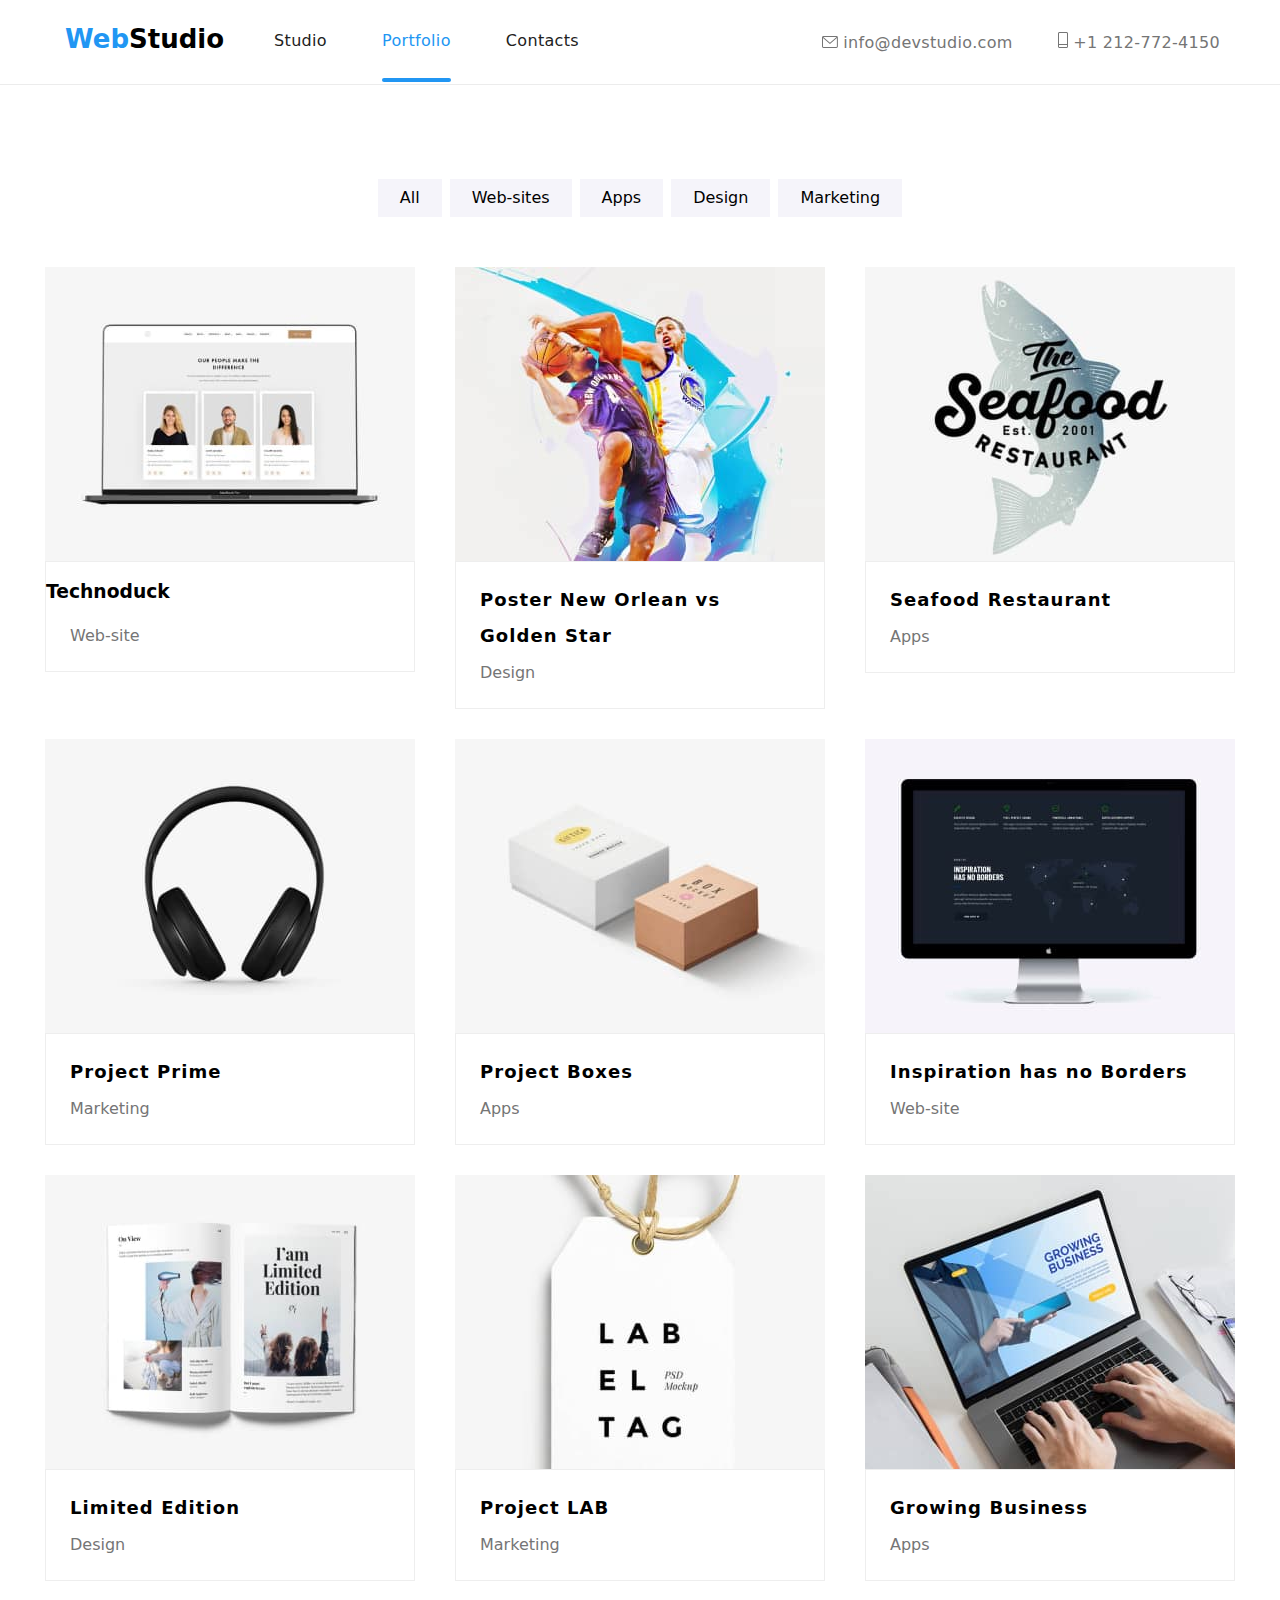
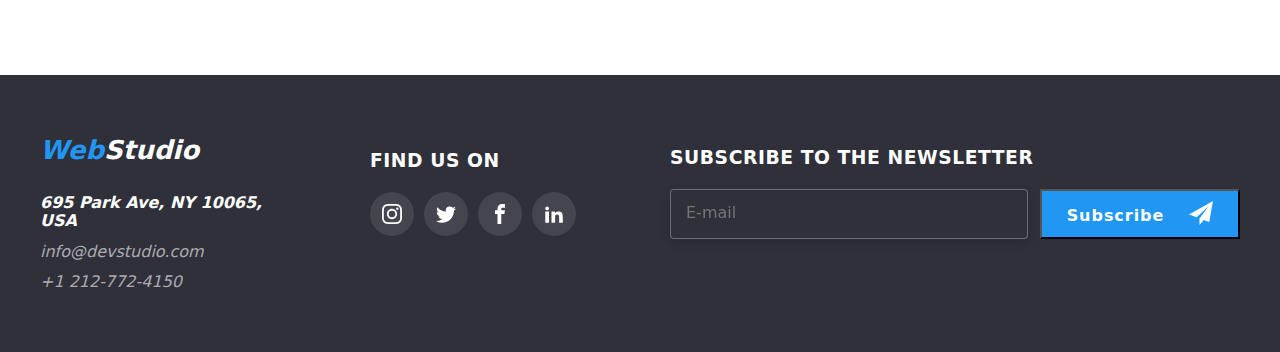
==== portofolio.html @ 1903c1fc "Cod rescris BEM" ====
<!DOCTYPE html>
<html lang="en">

<head>
  <meta charset="UTF-8" />
  <meta http-equiv="X-UA-Compatible" content="IE=edge" />
  <meta name="viewport" content="width=device-width, initial-scale=1.0" />
  <title>Web Studio Homework Project</title>
  <link rel="stylesheet"
    href="https://cdnjs.cloudflare.com/ajax/libs/modern-normalize/1.0.0/modern-normalize.min.css" />
  <link rel="stylesheet" href="css/styles.css" />
  <link rel="preconnect" href="https://fonts.googleapis.com">
  <link rel="preconnect" href="https://fonts.gstatic.com" crossorigin>
  <link href="https://fonts.googleapis.com/css2?family=Raleway:wght@700&family=Roboto:wght@400;500;700;900&display=swap"
    rel="stylesheet">
</head>

<body>
  <div class="container border">
    <header class=" section header">
      <a class="link header__logo" href="index.html"><span class="header__highlight">Web</span>Studio
      </a>
      <nav>
        <ul class="unstyled-list">
          <li class="main-nav"><a class="main-nav__link link" href="index.html">Studio</a></li>
          <li class="main-nav"><a class="main-nav__link link selected-item" href="portofolio.html">Portfolio</a></li>
          <li class="main-nav"><a class="main-nav__link link" href="contacts.html">Contacts</a></li>
        </ul>
      </nav>
      <ul class="contact-list unstyled-list">
        <li class="contact-list__item"> <a class="contact-list__link link" href="mailto:info@devstudio.com">
            <svg class="contact-list__icon" width="16" height="12">
              <use href="images/icons.svg#icon-envelope"></use>
            </svg> info@devstudio.com
          </a>
        </li>
        <li class="contact-list__item"> <a class="contact-list__link link" href="tel:+12127724150">
            <svg class="contact-list__icon" width="10" height="16">
              <use href="images/icons.svg#icon-Vector"></use>
            </svg>
            +1 212-772-4150</a>
        </li>
      </ul>
    </header>
  </div>
  <main>
    <div class="container">
      <section>
        <ul class="unstyled-list portfolio-menu">
          <li><button class="portfolio-menu__button" type="button">All</button></li>
          <li><button class="portfolio-menu__button" type="button">Web-sites</button></li>
          <li><button class="portfolio-menu__button" type="button">Apps</button></li>
          <li><button class="portfolio-menu__button" type="button">Design</button></li>
          <li><button class="portfolio-menu__button" type="button">Marketing</button></li>
        </ul>
      </section>
    </div>
    <div class="container">
      <section>
        <ul class="unstyled-list portfolio">
          <li class="portfolio__card-border">
            <div class="portfolio__image">
              <div class="portfolio__overlay">
                Technoduck is a state-of-the-art coronavirus distribution platform. Companies use
                this platform for digital espionage
                and attacks on competitors' secure servers.
              </div>
              <img src="images/portofolio/Technoduck .jpg" alt="Page presentation" width="370">
            </div>
            <span class="portfolio__card">
              <h3 class="portofolio__subtitle">Technoduck</h3>
              <p class="portfolio__text">Web-site</p>
            </span>

          </li>
          <li class="portfolio__card-border">
            <div class="portfolio__image">
              <div class="portfolio__overlay">
                Lorem ipsum dolor sit amet consectetur adipisicing elit. Recusandae voluptates
                reprehenderit consequuntur qui accusantium atque.
              </div>
              <img src="images/portofolio/PNOGS .jpg" alt="New Orlean vs Golden Star" width="370">
            </div>
            <span class="portfolio__card">
              <h3 class="portfolio__subtitle">Poster New Orlean vs Golden Star</h3>
              <p class="portfolio__text">Design</p>
            </span>
          </li>
          <li class="portfolio__card-border">
            <div class="portfolio__image">

              <div class="portfolio__overlay">
                Lorem ipsum dolor sit amet consectetur adipisicing elit. Nam similique quasi
                nostrum doloremque rerum at fuga in quam ipsa velit dolor voluptatem doloribus reprehenderit.
              </div>
              <img src="images/portofolio/SeafoodRest .jpg" alt="Restaurant presentation" width="370">
            </div>
            <span class="portfolio__card">
              <h3 class="portfolio__subtitle">Seafood Restaurant</h3>
              <p class="portfolio__text">Apps</p>
            </span>

          </li>
          <li class="portfolio__card-border">
            <div class="portfolio__image">

              <div class="portfolio__overlay">
                Lorem ipsum dolor sit amet, consectetur adipisicing elit. Cumque soluta laboriosam
                sequi?
              </div>
              <img src="images/portofolio/ProjectPrime .jpg" alt="Headphones" width="370">
            </div>
            <span class="portfolio__card">
              <h3 class="portfolio__subtitle">Project Prime</h3>
              <p class="portfolio__text">Marketing</p>
            </span>

          </li>
          <li class="portfolio__card-border">
            <div class="portfolio__image">

              <div class="portfolio__overlay">
                Lorem ipsum dolor sit amet consectetur adipisicing elit. Quas, cumque.
              </div>
              <img src="images/portofolio/ProjectBoxes .jpg" alt="Boxes" width="370">
            </div>
            <span class="portfolio__card">
              <h3 class="portfolio__subtitle">Project Boxes</h3>
              <p class="portfolio__text">Apps</p>
            </span>

          </li>
          <li class="portfolio__card-border">
            <div class="portfolio__image">

              <div class="portfolio__overlay">
                Lorem ipsum dolor sit amet consectetur adipisicing elit.
              </div>
              <img src="images/portofolio/InspirationBorders .jpg" alt="Monitor" width="370">
            </div>
            <span class="portfolio__card">
              <h3 class="portfolio__subtitle">Inspiration has no Borders</h3>
              <p class="portfolio__text">Web-site</p>
            </span>
          </li>

          <li class="portfolio__card-border">
            <div class="portfolio__image">

              <div class="portfolio__overlay">
                Lorem ipsum dolor sit amet consectetur adipisicing elit. Perferendis commodi
                soluta dolorum nesciunt blanditiis.
              </div>
              <img src="images/portofolio/LimitedEdition .jpg" alt="Magazine" width="370">
            </div>
            <span class="portfolio__card">
              <h3 class="portfolio__subtitle">Limited Edition</h3>
              <p class="portfolio__text">Design</p>
            </span>
          </li>

          <li class="portfolio__card-border">
            <div class="portfolio__image">

              <div class="portfolio__overlay">
                Lorem ipsum dolor sit amet consectetur adipisicing elit. Repellendus aliquam sequi
                deserunt velit minima.
              </div>
              <img src="images/portofolio/ProjectLAB .jpg" alt="Tag" width="370">
            </div>
            <span class="portfolio__card">
              <h3 class="portfolio__subtitle">Project LAB</h3>
              <p class="portfolio__text">Marketing</p>
            </span>
          </li>
          <li class="portfolio__card-border">
            <div class="portfolio__image">

              <div class="portfolio__overlay">
                Lorem ipsum dolor sit amet consectetur adipisicing elit. Ipsum, temporibus.
              </div>
              <img src="images/portofolio/GrowingBusiness .jpg" alt="Laptop" width="370">
            </div>
            <span class="portfolio__card">
              <h3 class="portfolio__subtitle">Growing Business</h3>
              <p class="portfolio__text">Apps</p>
            </span>
          </li>
        </ul>
      </section>
    </div>

  </main>
  <div class="container bg-color">
    <footer>
      <section class="section footer">
        <div class="footer__contact">
          <address>
            <a class="link footer__logo" href="index.html"><span class="footer__logo-highlight">Web</span>Studio</a>
            <ul class="unstyled-list footer__adress-link">
              <li>
                <a class="link footer__adress" href="https://goo.gl/maps/WswQV4SVcJRg6rQ7A"
                  rel="noopener noreferrer nofollow" target="_blank">695 Park
                  Ave, NY 10065, USA</a>
              </li>
              <div class="container footer__contact-info">
                <li>
                  <a class="link footer__contact-link" href="mailto:info@devstudio.com">info@devstudio.com</a>
                </li>
                <li>
                  <a class="link footer__contact-link" href="tel:+12127724150">+1 212-772-4150</a>
                </li>
              </div>
            </ul>
          </address>
        </div>
        <div class="footer__social">
          <h3 class="footer__title">Find us on</h3>
          <ul class="unstyled-list footer__list">
            <li>
              <a href="#" target="_blank" class="footer__link">
                <svg class="footer__icon">
                  <use href="images/icons.svg#icon-instagram">
                  </use>
                </svg>
              </a>
            </li>
            <li>
              <a href="#" target="_blank" class="footer__link">
                <svg class="footer__icon">
                  <use href="images/icons.svg#icon-twitter"></use>
                </svg>
              </a>
            </li>
            <li>
              <a href="#" target="_blank" class="footer__link">
                <svg class="footer__icon">
                  <use href="images/icons.svg#icon-facebook"></use>
                </svg>
              </a>
            </li>
            <li>
              <a href="#" target="_blank" class="footer__link">
                <svg class="footer__icon">
                  <use href="images/icons.svg#icon-linkedin"></use>
                </svg>
              </a>
            </li>
          </ul>
        </div>
        <div class="container footer-social__form-container">
          <h3 class="footer__title">Subscribe to the newsletter</h3>
          <form class="footer-social__email-form">
            <input class="footer-social__email" type="email" name="email" placeholder="E-mail" />
            <button class="footer-social__button" type="submit">Subscribe
              <svg width="24px" height="24px">
                <use href="images/icons.svg#icon-send"></use>
              </svg>
            </button>
          </form>
        </div>
      </section>
    </footer>
  </div>

</body>

</html>
---- css/styles.css ----
:root {
  --brand-color: #2196f3;
  --text-color: #757575;
  --background-color: #f5f4fa;
  --link-color: #afb1b8;
  --white-background: #ffffff;
  --subtitle-color: #212121;
}

:body {
  font-family: "Roboro", sans-serif;
  color: #212121;
  font-weight: 400;
  font-size: 14px;
  line-height: 1.14;
  letter-spacing: 0.03em;
}

ul {
  padding-inline-start: 0;
}

.unstyled-list {
  list-style-type: none;
  margin: 0 auto;
}

.link {
  text-decoration: none;
}

.container {
  max-width: 1600px;
  justify-content: center;
  margin: 0 auto;
  padding: 0;
}

.section {
  width: 1200px;
  margin: 0 auto;
}
/*header styling */

.border {
  border-bottom: 1px solid #ececec;
  background-color: var(--white-background);
}

.header {
  display: flex;
}

.header__logo {
  font: "Raleway", sans-serif;
  color: #000000;
  font-weight: 700;
  font-size: 26px;
  line-height: 1.19;
  padding: 24px 025px;
  height: 31px;
}

.header__highlight {
  color: var(--brand-color);
}

.main-nav {
  display: inline-block;
  padding: 32px 25px;
}

.main-nav__link {
  position: relative;
  font-weight: 500;
  letter-spacing: 0.02em;
  margin: 0 auto;
  color: var(--subtitle-color);
}

.main-nav__link:hover,
.main-nav__link:active,
.main-nav__link:focus {
  color: var(--brand-color);
  cubic-bezier: (0.4, 0, 0.2, 1);
  transition: transform 250ms ease;
}

.selected-item {
  position: relative;
  width: 100%;
  color: var(--brand-color);
}

.selected-item::after {
  content: " ";
  position: absolute;
  background-color: var(--brand-color);
  width: 100%;
  height: 4px;
  left: 0;
  bottom: -32px;
  border-radius: 2px;
}

.contact-list {
  margin-right: 0;
}

.contact-list__item {
  display: inline-block;
  padding: 32px 20px;
}

.contact-list__link {
  color: var(--text-color);
  font-weight: 500;
  letter-spacing: 0.02em;
}

.contact-list__link:hover,
.contact-list__link:active,
.contact-list__link:focus {
  color: var(--brand-color);
  cubic-bezier: (0.4, 0, 0.2, 1);
  transition: transform 250ms ease;
}

.contact-list__icon {
  fill: currentColor;
}

.contact-list__icon:hover {
  color: var(--brand-color);
  cubic-bezier: (0.4, 0, 0.2, 1);
  transition: transform 250ms ease;
}

/* Hero section styling */
.hero-section {
  background-image: url(../images/background-image.jpg);
  background-color: #2f303a66;
  background-blend-mode: darken;
  text-align: center;
  width: 1600px;
  height: 600px;
}

.hero-section__title {
  display: flex;
  flex-direction: column;
  color: var(--white-background);
  text-align: center;
  font-weight: 900;
  font-size: 44px;
  line-height: 1.36;
  letter-spacing: 0.06em;
  padding: 200px 0 30px;
  margin: 0 auto;
}

.hero-section__button {
  color: var(--white-background);
  background-color: var(--brand-color);
  border: none;
  border-radius: 4px;
  cursor: pointer;
  font-weight: 700;
  font-size: 16px;
  line-height: 1.87;
  padding: 10px 19px 10px 20px;
}

.hero-section__button:hover,
.hero-section__button:active,
.hero-section__button:focus {
  background-color: #188ce8;
  cubic-bezier: (0.4, 0, 0.2, 1);
  transition: transform 250ms ease;
}

.modal {
  display: flex;
  position: fixed;
  justify-content: center;
  align-items: center;
  width: 100%;
  height: 100%;
  z-index: 99;
  background-color: rgba(0, 0, 0, 0.2);
  transition: opacity 500ms linear;
}

.modal__inner-modal {
  position: relative;
  width: 528px;
  background-color: var(--white-background);
  box-shadow: 0px 1px 3px rgba(0, 0, 0, 0.12), 0px 1px 1px rgba(0, 0, 0, 0.14),
    0px 2px 1px rgba(0, 0, 0, 0.2);
  border-radius: 4px;
}

.modal__close-modal {
  position: absolute;
  display: inline-block;
  border: none;
  text-decoration: none;
  border: 1px solid rgba(0, 0, 0, 0.1);
  border-radius: 50%;
  background-color: var(--white-background);
  cursor: pointer;
  align-items: center;
  justify-content: center;
  -webkit-appearance: none;
  -moz-appearance: none;
  top: 8px;
  right: 8px;
}

.modal__close-modal:hover {
  fill: var(--brand-color);
  cubic-bezier: (0.4, 0, 0.2, 1);
  transition: transform 250ms ease;
}

.is-hidden {
  visibility: hidden;
  opacity: 0;
  pointer-events: none;
  transform: scale(0.1);
}

.request-form {
  display: block;
  padding: 40px;
}

.request-form__title {
  font-weight: 700;
  font-size: 20px;
  line-height: 1.15;
  text-align: center;
  color: var(--subtitle-color);
  margin-top: 0;
  margin-bottom: 12px;
}

.request-form__label {
  position: relative;
  display: flex;
  flex-direction: column;
  font-size: 12px;
  line-height: 1.17;
  letter-spacing: 0.01em;
  color: var(--text-color);
  margin-bottom: 10px;
}

.request-form__input {
  border: 1px solid rgba(33, 33, 33, 0.2);
  border-radius: 4px;
  margin-top: 4px;
  padding-left: 42px;
  width: 448px;
  height: 40px;
}

.request-form__input:focus {
  outline: 1px solid var(--brand-color);
  border-radius: 4px;
  cursor: pointer;
  cubic-bezier: (0.4, 0, 0.2, 1);
  transition: transform 250ms ease;
}

.request-form__icon-style {
  position: absolute;
  display: inline-block;
  fill: currentColor;
  top: 50%;
  left: 0;
  margin: 0 14px;
}

.request-form__input:focus + .request-form__icon-style {
  fill: var(--brand-color);
  cubic-bezier: (0.4, 0, 0.2, 1);
  transition: transform 250ms ease;
}

.request-form__textarea {
  resize: none;
  color: rgba(117, 117, 117, 0.5);
  font-size: 12px;
  letter-spacing: 0.01em;
  border-radius: 4px;
  margin-top: -6px;
  padding: 12px 16px;
  width: 100%;
  height: 120px;
}

.request-form__textarea:focus {
  outline: 1px solid var(--brand-color);
  border-radius: 4px;
  cubic-bezier: (0.4, 0, 0.2, 1);
  transition: transform 250ms ease;
}

*,
::before,
::after {
  box-sizing: border-box;
}

.checkbox {
  display: inline-flex;
  align-self: center;
  line-height: 1.71;
  color: var(--text-color);
  margin-top: 20px;
  margin-bottom: 30px;
}

.checkbox__replace {
  position: relative;
  width: 16px;
  height: 16px;
  margin-top: 5px;
  margin-right: 8px;
  border: 2px solid var(--subtitle-color);
  border-radius: 2px;
}

input[type="checkbox"]:checked + .checkbox__replace {
  border: var(--brand-color);
  background-color: var(--brand-color);
}

input[type="checkbox"] {
  display: none;
}

.checked__icon {
  position: absolute;
  display: inline-flex;
  fill: var(--white-background);
  align-self: center;
  margin: 3px;
  width: 11px;
  height: 8px;
}

.button-style {
  display: flex;
  justify-content: center;
}

.request-button {
  display: block;
  align-items: center;
  font-weight: 700;
  font-size: 16px;
  line-height: 1.88;
  letter-spacing: 0.06em;
  width: 200px;
  height: 50px;
  background: var(--brand-color);
  box-shadow: 0px 4px 4px rgba(0, 0, 0, 0.15);
  border-radius: 4px;
  border: none;
  cursor: pointer;
  color: var(--white-background);
}

.request-botton:hover {
  background: #188ce8;
  cubic-bezier: (0.4, 0, 0.2, 1);
  transition: transform 250ms ease;
}

/* page section styling */

.page-section {
  display: flex;
  gap: 30px;
  flex-wrap: wrap;
}

.page-section__list {
  display: flex;
  gap: 30px;
}
.page-section__item {
  display: block;
  justify-content: space-between;
  align-items: center;
  justify-content: center;
  width: 270px;
}

.page-section__subtitle {
  display: block;
  color: var(--subtitle-color);
  width: 270px;
  font-weight: 700;
  line-height: 1.17;
  margin-top: 30px;
  margin-bottom: 10px;
}

.page-section__text {
  display: block;
  color: var(--text-color);
  width: 270px;
  line-height: 1.71;
}

.page-section__icon {
  display: flex;
  gap: 30px;
}

.page-section__list-icon {
  display: flex;
  justify-content: center;
  align-items: center;
  background-color: var(--background-color);
  width: 270px;
  height: 120px;
  border-radius: 4px;
  margin-top: 94px;
}

.page-section__icon-style {
  max-width: 70px;
  height: 70px;
}

/* About section styling */

.about-section {
  margin: 0 auto;
}

.about-section__title {
  font-weight: 700;
  font-size: 36px;
  line-height: 1.16;
  text-align: center;
  padding-bottom: 50px;
  margin-top: 94px;
  color: var(--subtitle-color);
}

.about-section__images {
  display: flex;
  flex-basis: 370px;
  gap: 30px;
  justify-content: space-between;
  padding-bottom: 94px;
}

.about-section__thumb {
  position: relative;
}

.about-section__thumb > .about-section__label {
  position: absolute;
  bottom: 0;
  left: 0;
  right: 0;
  padding: 27px;
  margin: 0;

  background-color: #2f303acc;
  background-blend-mode: 80%;
  font-weight: 700;
  list-style: 1.17;
  color: var(--white-background);
  text-transform: uppercase;
  text-align: center;
}

/* team section styling */

.team-bg-color {
  background-color: var(--background-color);
}

.team-sec {
  margin: 0 auto;
  width: 1200px;
}

.team-sec__title {
  font-weight: 700;
  font-size: 36px;
  line-height: 1.16;
  padding-bottom: 50px;
  padding-top: 94px;
  margin: 0 auto;
  text-align: center;
  color: var(--subtitle-color);
}

.team-sec__list {
  display: flex;
  gap: 30px;
  justify-content: space-between;
}

.team-sec__item {
  text-align: center;
  flex-basis: 270px;
  flex-grow: 0;
  flex-shrink: 1;
}

.card__name {
  color: var(--subtitle-color);
  font-weight: 500;
  font-size: 16px;
  line-height: 1.18;
}

.social-list {
  display: flex;
  justify-content: center;
  gap: 10px;
  padding-top: 15px;
  padding-bottom: 30px;
}

.social-list__icon {
  width: 20px;
  height: 20px;
  fill: currentColor;
}

.social-list__link {
  border-radius: 50%;
  display: flex;
  justify-content: center;
  align-items: center;
  width: 44px;
  height: 44px;
  color: var(--link-color);
}

.social-list__link:hover {
  color: var(--white-background);
  background-color: var(--brand-color);
  cubic-bezier: (0.4, 0, 0.2, 1);
  transition: transform 250ms ease;
}

.card__position {
  color: var(--text-color);
  font-size: 16px;
  line-height: 1.18;
}

*,
*::before,
*::after {
  box-sizing: border-box;
}

.card {
  max-width: 270px;
  margin-bottom: 94px;
  margin-left: auto;
  margin-right: auto;
  border-radius: 4px;
  overflow: hidden;
  box-shadow: 0px 1px 3px rgba(0, 0, 0, 0.12), 0px 1px 1px rgba(0, 0, 0, 0.14),
    0px 2px 1px rgba(0, 0, 0, 0.2);
  background-color: var(--white-background);
  gap: 30px;
}

.card__image {
  max-width: 100%;
  height: auto;
  display: block;
}

/* customers section */

.customers {
  display: flex;
  flex-direction: row;
  justify-content: center;
  align-self: center;
  color: var(--subtitle-color);
  font-weight: 700;
  font-size: 36px;
  line-height: 1.17;
  padding-top: 94px;
  padding-bottom: 50px;
  margin: 0 auto;
}

.customers__list {
  display: flex;
  justify-content: space-between;
  max-width: 1200px;
  padding-bottom: 94px;
  margin: 0px auto;
}

*,
*::before,
*::after {
  box-sizing: border-box;
}

.customers__icon-card {
  width: 170px;
  height: 92px;
  border: 1px solid var(--link-color);
  border-radius: 4px;
  fill: currentColor;
  color: var(--link-color);
  text-align: center;
  padding: 16px 32px;
}

.customers__icon-card:hover {
  fill: var(--brand-color);
  border-color: var(--brand-color);
  cubic-bezier: (0.4, 0, 0.2, 1);
  transition: transform 250ms ease;
}

/* footer */
.bg-color {
  background-color: #2f303a;
  max-width: 1600px;
}

.footer {
  display: flex;
  margin: 0 auto;
}

/* Footer contact styling */

.footer__contact {
  display: inline-block;
  margin: 0;
  padding-top: 60px;
}

.footer__logo {
  color: var(--white-background);
  font-weight: 700;
  font-size: 26px;
  line-height: 1.19;
  width: 145px;
}

.footer__logo-highlight {
  font: "Raleway";
  color: var(--brand-color);
}

.footer__adress-link {
  margin-top: 28px;
}

.footer__adress {
  font-weight: 700;
  line-height: 1.17;
  color: var(--white-background);
}
.footer__contact-info {
  margin-bottom: 60px;
}

.footer__contact-link {
  color: #ffffff99;
  display: block;
  margin-top: 12px;
}

/* Footer social info */

.footer__social {
  display: inline-block;
  margin: 0 auto;
  margin-top: 75px;
  margin-left: 94px;
}

.footer__title {
  display: block;
  justify-content: center;
  color: var(--white-background);
  text-transform: uppercase;
  font-weight: 700;
  line-height: 1.17;
  letter-spacing: 0.03em;
  margin: 0 auto;
  margin-bottom: 20px;
}

.footer__list {
  display: flex;
  justify-content: center;
  margin: 0 auto;
  gap: 10px;
}

.footer__link {
  display: flex;
  justify-content: center;
  align-items: center;
  border-radius: 50%;
  width: 44px;
  height: 44px;
  margin: 0;
  color: var(--white-background);
  background-color: #ffffff1a;
}

.footer__link:hover {
  color: var(--white-background);
  background-color: var(--brand-color);
  cubic-bezier: (0.4, 0, 0.2, 1);
  transition: transform 250ms ease;
}

.footer__icon {
  display: block;
  width: 20px;
  height: 20px;
  fill: currentColor;
}

.footer-social .footer-social__list {
  padding: 0;
}

/* Footer Formular */

.footer-social__form-container {
  margin-top: 72px;
  margin-left: 94px;
}

.footer-social__form-container .footer-social__title {
  text-align: start;
}

.footer-social__email-form {
  display: flex;
  height: 50px;
  gap: 12px;
}

.footer-social__email {
  width: 358px;
  background-color: #2f303a;
  border: 1px solid rgba(255, 255, 255, 0.3);
  filter: drop-shadow(0px 4px 4px rgba(0, 0, 0, 0.15));
  border-radius: 4px;
  padding: 15px;
}

.footer-social__button {
  display: flex;
  flex-wrap: nowrap;
  font-weight: 700;
  font-size: 16px;
  line-height: 1.88;
  letter-spacing: 0.06em;
  width: 200px;
  height: 50px;
  background-color: var(--brand-color);
  color: var(--white-background);
  fill: var(--white-background);
  cursor: pointer;
  font-weight: 700;
  font-size: 16px;
  justify-content: center;
  text-align: center;
  gap: 25px;
  padding: 10px;
}

/* PORTOFOLIO styling */

.portfolio-menu {
  display: flex;
  justify-content: center;
  gap: 8px;
  width: 1200px;
  margin: 0 auto;
  margin-top: 94px;
  padding-bottom: 50px;
}

.portfolio-menu__button {
  background-color: #f5f4fa;
  border: none;
  cursor: pointer;
  font-weight: 500;
  font-size: 16px;
  line-height: 1.6;
  padding: 6px 22px;
  text-align: center;
}

.portfolio-menu__button:hover,
.portfolio-menu__button:active,
.portfolio-menu__button:focus {
  color: var(--white-background);
  background-color: var(--brand-color);
  cubic-bezier: (0.4, 0, 0.2, 1);
  transition: transform 250ms ease;
}

.portfolio {
  display: flex;
  flex-direction: row;
  gap: 30px;
  flex-wrap: wrap;
  padding-top: 0px;
  padding-bottom: 94px;
  width: 1200px;
  margin: 0 auto;
}

.portfolio__subtitle {
  font-weight: 700;
  font-size: 18px;
  line-height: 2;
  letter-spacing: 0.06em;
  padding: 20px 24px 4px;
  margin: 0 auto;
}

.portfolio__text {
  color: var(--text-color);
  font-size: 16px;
  line-height: 1.87;
  padding: 0 24px 20px;
  margin: 0 auto;
}

*,
*::before,
*::after {
  box-sizing: border-box;
}

.portfolio__card {
  display: block;
  gap: 30px;
  width: 370px;
  border: 1px solid #eeeeee;
  background-color: var(--white-background);
  margin: 0 auto;
}

.portfolio__card-border {
  display: block;
  margin: 0 auto;
}

.portfolio__image {
  display: block;
  position: relative;
  overflow: hidden;
  height: 294px;
  margin: 0 auto;
}

.portfolio-card-border:hover {
  border: 1px solid #eeeeee;
  box-shadow: 0px 1px 1px rgba(0, 0, 0, 0.12), 0px 4px 4px rgba(0, 0, 0, 0.06),
    1px 4px 6px rgba(0, 0, 0, 0.16);
  cubic-bezier: (0.4, 0, 0.2, 1);
  transition: transform 250ms ease;
}

.portfolio__overlay {
  background-color: var(--brand-color);
  opacity: 90%;
  display: flex;
  justify-content: center;
  align-items: center;
  color: var(--white-background);
  font-size: 18px;
  line-height: 1.56;
  width: 100%;
  height: 100%;
  margin: 0;
  padding: 24px;
  position: absolute;
  transform: translatey(100%);
  transition: transform 250ms ease;
}

.portfolio__card-border:hover .portfolio__overlay {
  transform: translatey(0);
  cubic-bezier: (0.4, 0, 0.2, 1);
  transition: transform 250ms ease;
}

.visually-hidden {
  position: absolute;
  width: 1px;
  height: 1px;
  margin: -1px;
  border: 0;
  padding: 0;
  white-space: nowrap;
  clip-path: inset(100%);
  clip: rect(0 0 0 0);
  overflow: hidden;
}
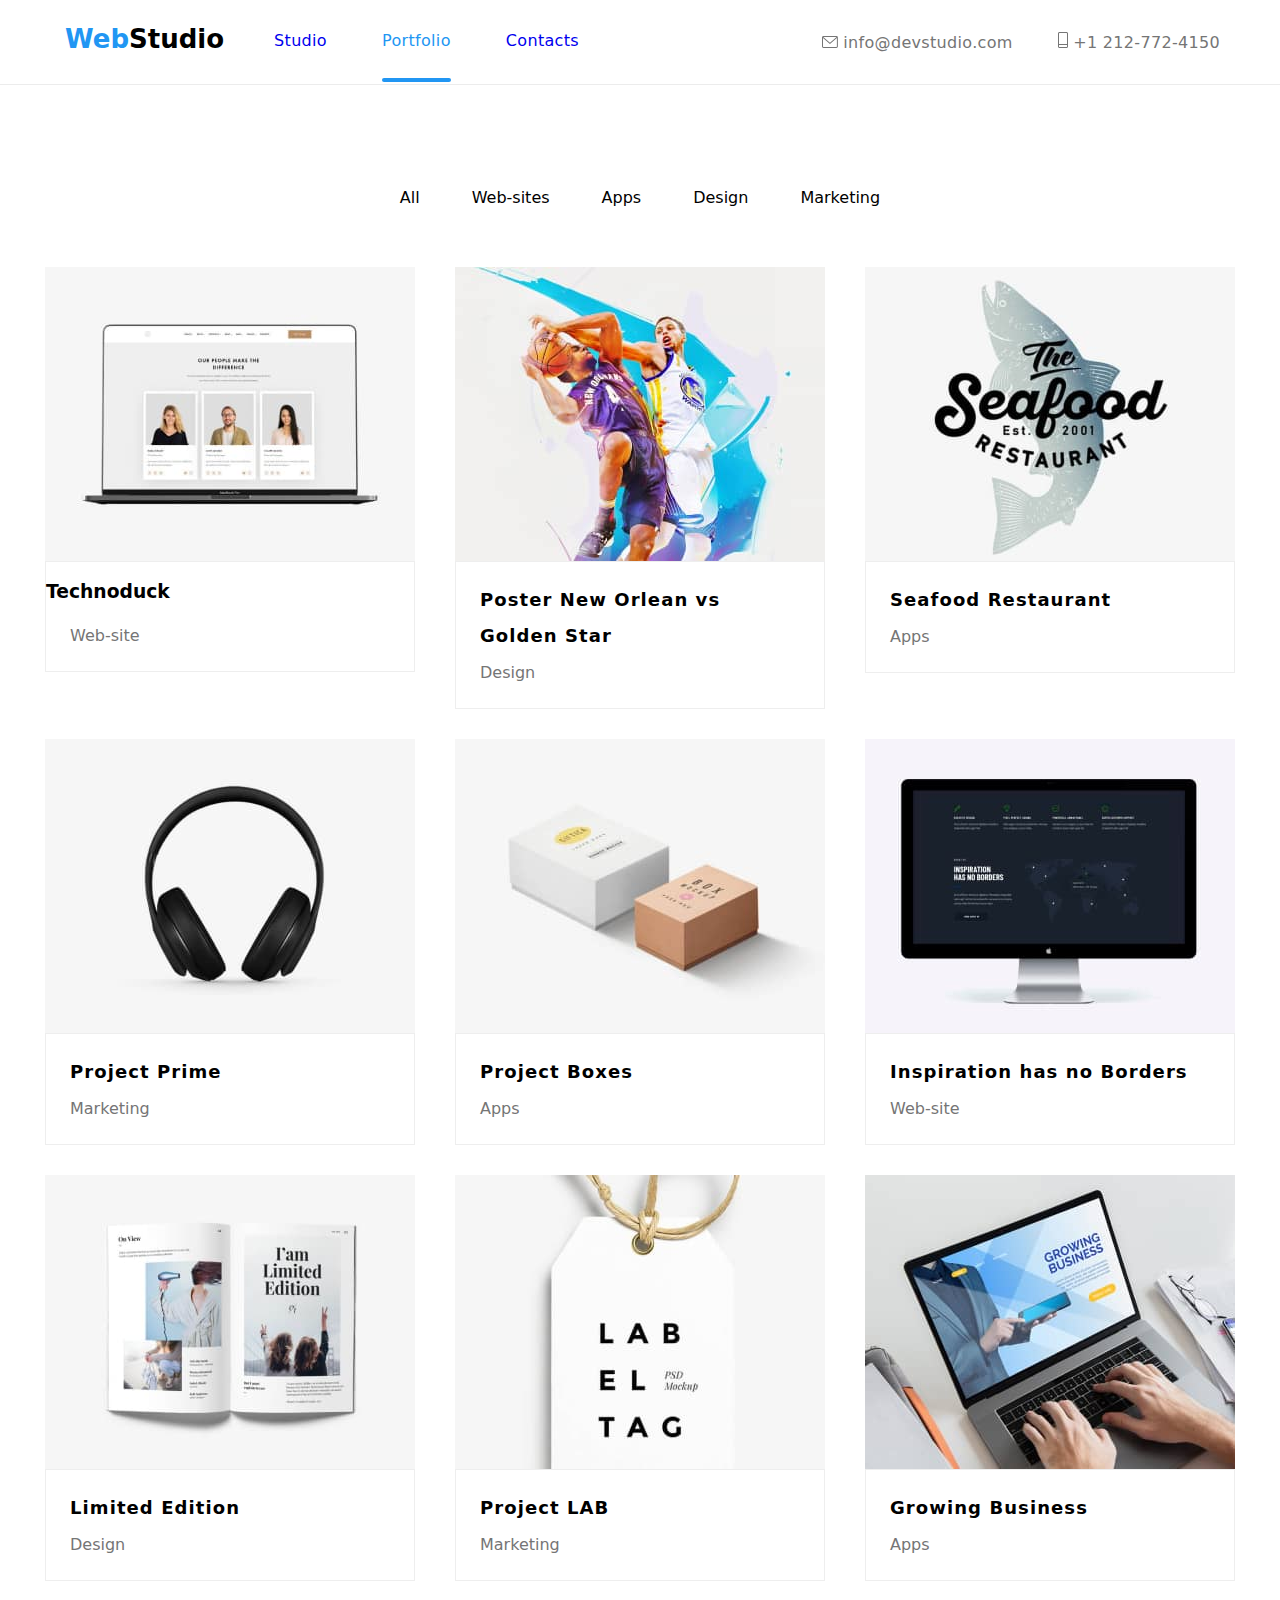
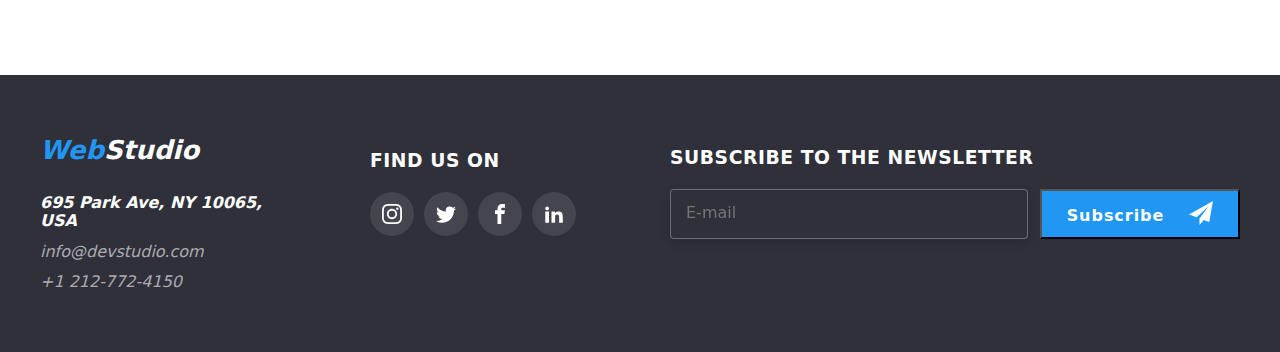
==== commit 34beef17: "tema 7 - complet" ====
--- a/portofolio.html
+++ b/portofolio.html
@@ -8,7 +8,7 @@
   <title>Web Studio Homework Project</title>
   <link rel="stylesheet"
     href="https://cdnjs.cloudflare.com/ajax/libs/modern-normalize/1.0.0/modern-normalize.min.css" />
-  <link rel="stylesheet" href="css/styles.css" />
+  <link rel="stylesheet" href="css/main.min.css" />
   <link rel="preconnect" href="https://fonts.googleapis.com">
   <link rel="preconnect" href="https://fonts.gstatic.com" crossorigin>
   <link href="https://fonts.googleapis.com/css2?family=Raleway:wght@700&family=Roboto:wght@400;500;700;900&display=swap"
--- a/css/main.min.css
+++ b/css/main.min.css
@@ -0,0 +1 @@
+:body{font-family:"Roboro",sans-serif;color:#212121;font-weight:400;font-size:14px;line-height:1.14;letter-spacing:.03em}ul{list-style-type:none;-webkit-margin-before:0;margin-block-start:0;-webkit-margin-after:0;margin-block-end:0;-webkit-margin-start:0px;margin-inline-start:0px;-webkit-margin-end:0px;margin-inline-end:0px;-webkit-padding-start:0;padding-inline-start:0}.unstyled-list{list-style-type:none;margin:0 auto}.link{text-decoration:none}.container{max-width:1600px;justify-content:center;margin:0 auto;padding:0}.section{width:1200px;margin:0 auto}p{-webkit-margin-before:0;margin-block-start:0;-webkit-margin-after:0;margin-block-end:0;-webkit-margin-start:0px;margin-inline-start:0px;-webkit-margin-end:0px;margin-inline-end:0px}.border{border-bottom:1px solid #ececec;background-color:#fff}.header{display:flex}.contact-list{margin-right:0}.contact-list__item{display:inline-block;padding:32px 20px}.contact-list__link{color:#757575;font-weight:500;letter-spacing:.02em}.contact-list__link:hover{color:#2196f3;cubic-bezier:.4,0,.2,1;transition:transform 250ms ease}.contact-list__link:active{color:#2196f3;cubic-bezier:.4,0,.2,1;transition:transform 250ms ease}.contact-list__link:focus{color:#2196f3;cubic-bezier:.4,0,.2,1;transition:transform 250ms ease}.contact-list__icon{fill:currentColor}.contact-list__icon:hover{color:#2196f3;cubic-bezier:.4,0,.2,1;transition:transform 250ms ease}.header__logo{font:"Raleway",sans-serif;color:#000;font-weight:700;font-size:26px;line-height:1.19;padding:24px 25px;height:31px}.header__highlight{color:#2196f3}.main-nav{display:inline-block;padding:32px 25px}.main-nav__link{position:relative;font-weight:500;letter-spacing:.02em;margin:0 auto}.main-nav__link:hover{color:#2196f3;cubic-bezier:.4,0,.2,1;transition:transform 250ms ease}.main-nav__link:active{color:#2196f3;cubic-bezier:.4,0,.2,1;transition:transform 250ms ease}.main-nav__link:focus{color:#2196f3;cubic-bezier:.4,0,.2,1;transition:transform 250ms ease}.selected-item{position:relative;width:100%;color:#2196f3}.selected-item::after{content:" ";position:absolute;background-color:#2196f3;width:100%;height:4px;left:0;bottom:-32px;border-radius:2px}.hero-section{background-image:url(../images/background-image.jpg);background-color:rgba(47,48,58,.4);background-blend-mode:darken;text-align:center;width:1600px;height:600px}.hero-section__title{display:flex;flex-direction:column;color:#fff;text-align:center;font-weight:900;font-size:44px;line-height:1.36;letter-spacing:.06em;padding:200px 0 30px;margin:0 auto}.hero-section__button{color:#fff;background-color:#2196f3;border:none;border-radius:4px;cursor:pointer;font-weight:700;font-size:16px;line-height:1.87;padding:10px 19px 10px 20px}.hero-section__button:hover{background-color:#188ce8;cubic-bezier:.4,0,.2,1;transition:transform 250ms ease}.hero-section__button:active{background-color:#188ce8;cubic-bezier:.4,0,.2,1;transition:transform 250ms ease}.hero-section__button:focus{background-color:#188ce8;cubic-bezier:.4,0,.2,1;transition:transform 250ms ease}.modal{display:flex;position:fixed;justify-content:center;align-items:center;width:100%;height:100%;z-index:99;background-color:rgba(0,0,0,.2);transition:opacity 500ms linear}.modal__inner-modal{position:relative;width:528px;background-color:#fff;box-shadow:0px 1px 3px rgba(0,0,0,.12),0px 1px 1px rgba(0,0,0,.14),0px 2px 1px rgba(0,0,0,.2);border-radius:4px}.modal__close-modal{position:absolute;display:inline-block;border:none;text-decoration:none;border:1px solid rgba(0,0,0,.1);border-radius:50%;background-color:#fff;cursor:pointer;align-items:center;justify-content:center;-webkit-appearance:none;-moz-appearance:none;top:8px;right:8px}.modal__close-modal:hover{fill:#2196f3;cubic-bezier:.4,0,.2,1;transition:transform 250ms ease}.is-hidden{visibility:hidden;opacity:0;pointer-events:none;transform:scale(0.1)}.request-form{display:block;padding:40px}.request-form__title{font-weight:700;font-size:20px;line-height:1.15;text-align:center;margin-top:0;margin-bottom:12px}.request-form__label{position:relative;display:flex;flex-direction:column;font-size:12px;line-height:1.17;letter-spacing:.01em;color:#757575;margin-bottom:10px}.request-form__input{border:1px solid rgba(33,33,33,.2);border-radius:4px;margin-top:4px;padding-left:42px;width:448px;height:40px}.request-form__input:focus{outline:1px solid #2196f3;border-radius:4px;cursor:pointer;cubic-bezier:.4,0,.2,1;transition:transform 250ms ease}.request-form__input:focus+.request-form__icon-style{fill:#2196f3;cubic-bezier:.4,0,.2,1;transition:transform 250ms ease}.request-form__icon-style{position:absolute;display:inline-block;fill:currentColor;top:50%;left:0;margin:0 14px}.request-form__textarea{resize:none;color:rgba(117,117,117,.5);font-size:12px;letter-spacing:.01em;border-radius:4px;margin-top:-6px;padding:12px 16px;width:100%;height:120px}.request-form__textarea:focus{outline:1px solid #2196f3;border-radius:4px;cubic-bezier:.4,0,.2,1;transition:transform 250ms ease}.checkbox{display:inline-flex;align-self:center;line-height:1.71;color:#757575;margin-top:20px;margin-bottom:30px}.checkbox__replace{position:relative;width:16px;height:16px;margin-top:5px;margin-right:8px;border:2px solid #212121;border-radius:2px}input[type=checkbox]{display:none}input[type=checkbox]:checked+.checkbox__replace{border:#2196f3;background-color:#2196f3}.checked__icon{position:absolute;display:inline-flex;fill:#fff;align-self:center;margin:3px;width:11px;height:8px}.button-style{display:flex;justify-content:center}.request-button{display:block;align-items:center;font-weight:700;font-size:16px;line-height:1.88;letter-spacing:.06em;width:200px;height:50px;background-color:#2196f3;box-shadow:0px 4px 4px rgba(0,0,0,.15);border-radius:4px;border:none;cursor:pointer;color:#fff}.request-botton:hover{background-color:#188ce8;cubic-bezier:.4,0,.2,1;transition:transform 250ms ease}.about-section{margin:0 auto}.about-section__title{font-weight:700;font-size:36px;line-height:1.16;text-align:center;padding-bottom:50px;margin-top:94px}.about-section__images{display:flex;flex-basis:370px;gap:30px;justify-content:space-between;padding-bottom:94px}.about-section__thumb{position:relative}.about-section__thumb>.about-section__label{position:absolute;bottom:0;left:0;right:0;padding:27px;margin:0;background-color:rgba(47,48,58,.8);background-blend-mode:80%;font-weight:700;list-style:1.17;color:#fff;text-transform:uppercase;text-align:center}.customers{display:flex;flex-direction:row;justify-content:center;align-self:center;font-weight:700;font-size:36px;line-height:1.17;padding-top:94px;padding-bottom:50px;margin:0 auto}.customers__list{display:flex;justify-content:space-between;max-width:1200px;padding-bottom:94px;margin:0px auto}.customers__icon-card{width:170px;height:92px;border:1px solid var(--link-color);border-radius:4px;fill:currentColor;color:#afb1b8;text-align:center;padding:16px 32px}.customers__icon-card:hover{fill:#2196f3;border-color:#2196f3;cubic-bezier:.4,0,.2,1;transition:transform 250ms ease}.bg-color{background-color:#2f303a;max-width:1600px}.footer{display:flex;margin:0 auto}.footer__contact{display:inline-block;margin:0;padding-top:60px}.footer__logo{color:#fff;font-weight:700;font-size:26px;line-height:1.19;width:145px}.footer__logo-highlight{font:"Raleway";color:#2196f3}.footer__adress-link{margin-top:28px}.footer__adress{font-weight:700;line-height:1.17;color:#fff}.footer__contact-info{margin-bottom:60px}.footer__contact-link{color:rgba(255,255,255,.6);display:block;margin-top:12px}.footer__social{display:inline-block;margin:0 auto;margin-top:75px;margin-left:94px}.footer__title{display:block;justify-content:center;color:#fff;text-transform:uppercase;font-weight:700;line-height:1.17;letter-spacing:.03em;margin:0 auto;margin-bottom:20px}.footer__list{display:flex;justify-content:center;margin:0 auto;gap:10px}.footer__link{display:flex;justify-content:center;align-items:center;border-radius:50%;width:44px;height:44px;margin:0;color:#fff;background-color:rgba(255,255,255,.1)}.footer__link:hover{color:#fff;background-color:#2196f3;cubic-bezier:.4,0,.2,1;transition:transform 250ms ease}.footer__icon{display:block;width:20px;height:20px;fill:currentColor}.footer-social__form-container{margin-top:72px;margin-left:94px}.footer-social__form-container .footer-social__title{text-align:start}.footer-social__email-form{display:flex;height:50px;gap:12px}.footer-social__email{width:358px;background-color:#2f303a;border:1px solid rgba(255,255,255,.3);filter:drop-shadow(0px 4px 4px rgba(0, 0, 0, 0.15));border-radius:4px;padding:15px}.footer-social__button{display:flex;flex-wrap:nowrap;font-weight:700;font-size:16px;line-height:1.88;letter-spacing:.06em;width:200px;height:50px;background-color:#2196f3;color:#fff;fill:#fff;cursor:pointer;font-weight:700;font-size:16px;justify-content:center;text-align:center;gap:25px;padding:10px}.page-section{display:flex;gap:30px;flex-wrap:wrap}.page-section__list{display:flex;gap:30px}.page-section__item{display:block;justify-content:space-between;align-items:center;justify-content:center;width:270px}.page-section__subtitle{display:block;width:270px;font-weight:700;line-height:1.17;margin-top:30px;margin-bottom:10px}.page-section__text{display:block;color:#757575;width:270px;line-height:1.71}.page-section__icon{display:flex;gap:30px}.page-section__list-icon{display:flex;justify-content:center;align-items:center;background-color:#f5f4fa;width:270px;height:120px;border-radius:4px;margin-top:94px}.page-section__icon-style{max-width:70px;height:70px}.portfolio-menu{display:flex;justify-content:center;gap:8px;width:1200px;margin:0 auto;margin-top:94px;padding-bottom:50px}.portfolio-menu__button{background-color:#fff;border:none;cursor:pointer;font-weight:500;font-size:16px;line-height:1.6;padding:6px 22px;text-align:center}.portfolio-menu__button:hover{color:#fff;background-color:#2196f3;cubic-bezier:.4,0,.2,1;transition:transform 250ms ease}.portfolio-menu__button:active{color:#fff;background-color:#2196f3;cubic-bezier:.4,0,.2,1;transition:transform 250ms ease}.portfolio-menu__button:focus{color:#fff;background-color:#2196f3;cubic-bezier:.4,0,.2,1;transition:transform 250ms ease}.portfolio{display:flex;flex-direction:row;gap:30px;flex-wrap:wrap;padding-top:0px;padding-bottom:94px;width:1200px;margin:0 auto}.portfolio__subtitle{font-weight:700;font-size:18px;line-height:2;letter-spacing:.06em;padding:20px 24px 4px;margin:0 auto}.portfolio__text{color:#757575;font-size:16px;line-height:1.87;padding:0 24px 20px;margin:0 auto}.portfolio__card{display:block;gap:30px;width:370px;border:1px solid #eee;background-color:#fff;margin:0 auto}.portfolio__card-border{display:block;margin:0 auto}.portfolio__card-border:hover .portfolio__overlay{transform:translatey(0);cubic-bezier:.4,0,.2,1;transition:transform 250ms ease}.portfolio__image{display:block;position:relative;overflow:hidden;height:294px;margin:0 auto}.portfolio-card-border:hover{border:1px solid #eee;box-shadow:0px 1px 1px rgba(0,0,0,.12),0px 4px 4px rgba(0,0,0,.06),1px 4px 6px rgba(0,0,0,.16);cubic-bezier:.4,0,.2,1;transition:transform 250ms ease}.portfolio__overlay{background-color:#2196f3;opacity:90%;display:flex;justify-content:center;align-items:center;color:#fff;font-size:18px;line-height:1.56;width:100%;height:100%;margin:0;padding:24px;position:absolute;transform:translatey(100%);transition:transform 250ms ease}.visually-hidden{position:absolute;width:1px;height:1px;margin:-1px;border:0;padding:0;white-space:nowrap;-webkit-clip-path:inset(100%);clip-path:inset(100%);clip:rect(0 0 0 0);overflow:hidden}.team-bg-color{background-color:#f5f4fa}.team-sec{margin:0 auto;width:1200px}.team-sec__title{font-weight:700;font-size:36px;line-height:1.16;padding-bottom:50px;padding-top:94px;margin:0 auto;text-align:center}.team-sec__list{display:flex;gap:30px;justify-content:space-between}.team-sec__item{text-align:center;flex-basis:270px;flex-grow:0;flex-shrink:1}.card__name{font-weight:500;font-size:16px;line-height:1.18}.social-list{display:flex;justify-content:center;gap:10px;padding-top:15px;padding-bottom:30px}.social-list__icon{width:20px;height:20px;fill:currentColor}.social-list__link{border-radius:50%;display:flex;justify-content:center;align-items:center;width:44px;height:44px;border-radius:50%;color:#afb1b8}.social-list__link:hover{color:#fff;background-color:#2196f3;cubic-bezier:.4,0,.2,1;transition:transform 250ms ease}.card__position{color:#757575;font-size:16px;line-height:1.18}.card{max-width:270px;margin-bottom:94px;margin-left:auto;margin-right:auto;border-radius:4px;overflow:hidden;box-shadow:0px 1px 3px rgba(0,0,0,.12),0px 1px 1px rgba(0,0,0,.14),0px 2px 1px rgba(0,0,0,.2);background-color:#fff;gap:30px}.card__image{max-width:100%;height:auto;display:block}/*# sourceMappingURL=main.min.css.map */